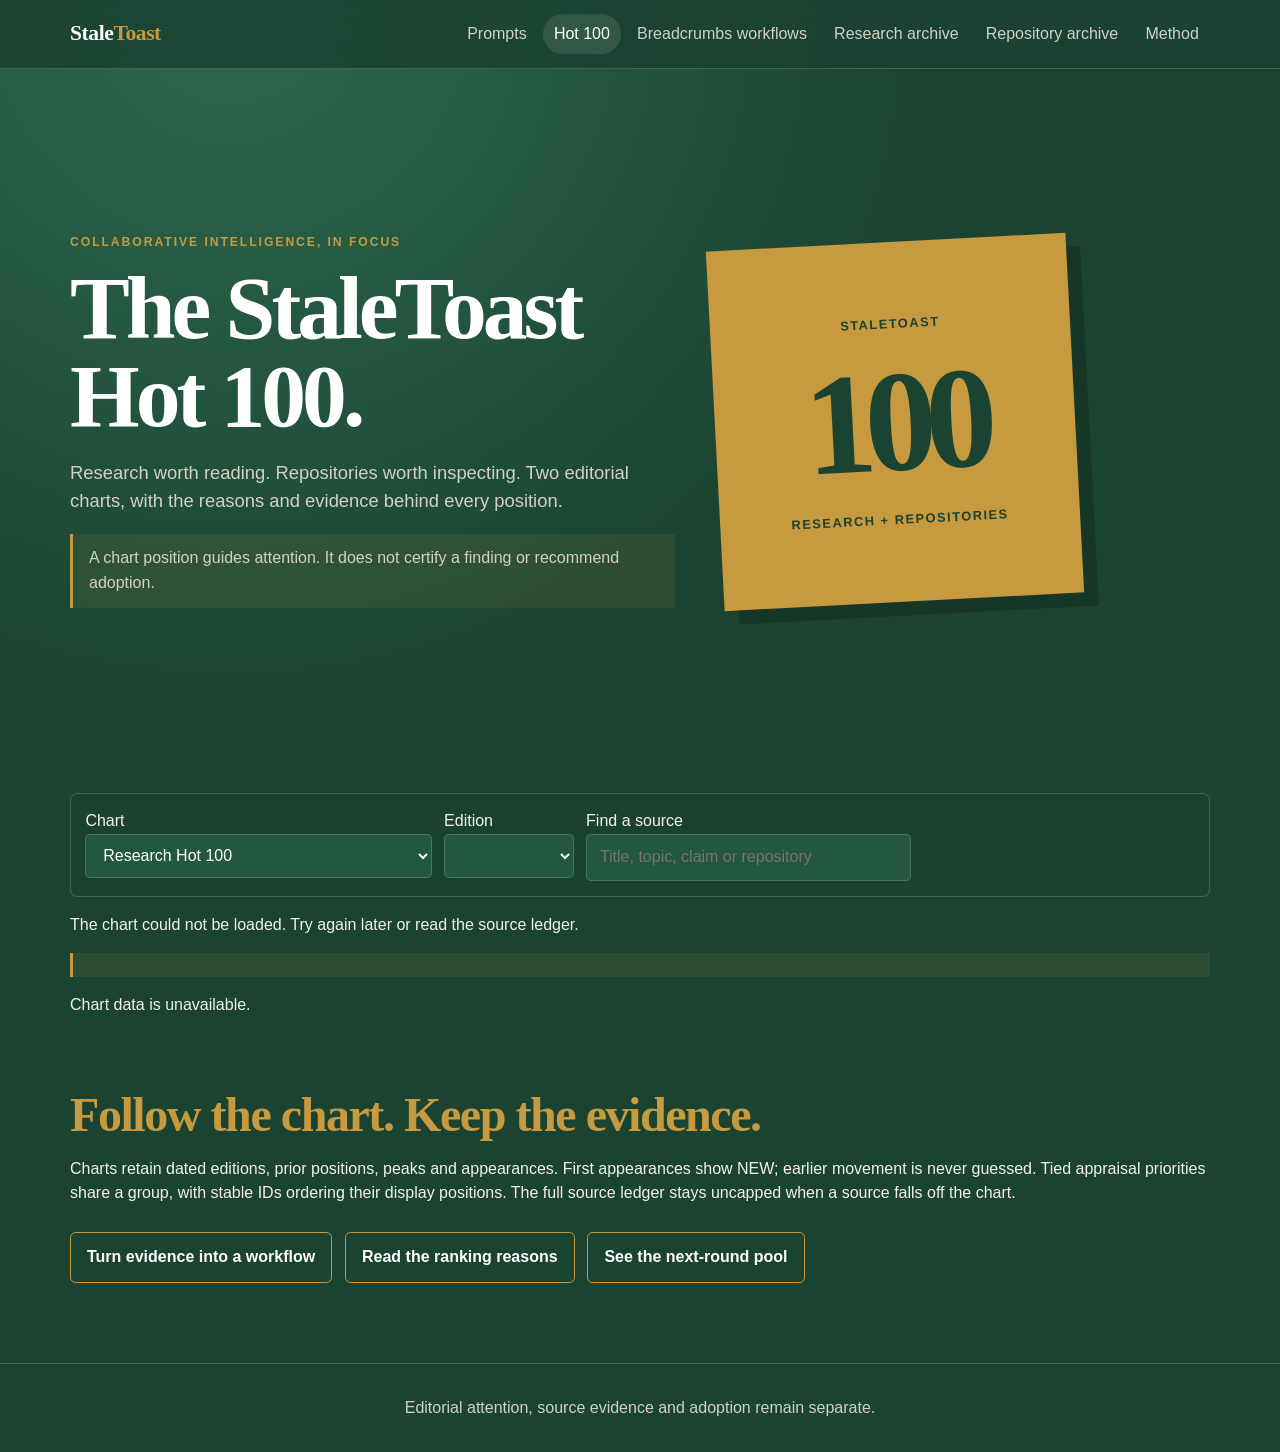
==== site/index.html @ ffac40bb "feat: establish standalone StaleToast catalog and Pages publishing" ====
<!doctype html>
<html lang="en"><head><meta charset="utf-8"><meta name="viewport" content="width=device-width,initial-scale=1"><title>StaleToast | Collaborative intelligence research and repositories</title><meta name="description" content="Dated editorial charts of collaborative-intelligence research and repositories, with source evidence, rank reasons and movement."><link rel="stylesheet" href="app.css?v=20260828-5"><link rel="stylesheet" href="discovery.css"></head>
<body><a class="skip" href="#main">Skip to content</a><header><div class="nav"><a class="brand" href="index.html">Stale<span>Toast</span></a><nav aria-label="Primary"><a href="https://the-825.github.io/breadcrumbs/prompts.html">Prompts</a><a aria-current="page" href="charts.html">Hot 100</a><a href="https://the-825.github.io/breadcrumbs/workflows.html">Breadcrumbs workflows</a><a href="research.html">Research archive</a><a href="repositories.html">Repository archive</a><a href="methodology.html">Method</a></nav></div></header>
<main id="main"><section class="hero chart-hero"><div><p class="eyebrow">Collaborative intelligence, in focus</p><h1>The StaleToast<br>Hot 100.</h1><p class="lede">Research worth reading. Repositories worth inspecting. Two editorial charts, with the reasons and evidence behind every position.</p><p class="note">A chart position guides attention. It does not certify a finding or recommend adoption.</p></div><div class="chart-cover" aria-hidden="true"><span>STALETOAST</span><strong>100</strong><span>RESEARCH + REPOSITORIES</span></div></section>
<section class="section"><div class="controls"><label>Chart<select id="chart-kind"><option value="research">Research Hot 100</option><option value="repositories">Repository Hot 100</option></select></label><label>Edition<select id="edition"></select></label><label>Find a source<input id="chart-search" type="search" placeholder="Title, topic, claim or repository"></label></div><p id="chart-summary" role="status">Loading the latest chart.</p><p id="chart-boundary" class="note"></p><ol id="chart-list" class="chart-list"></ol><p id="chart-error" role="alert" hidden></p></section>
<section class="section"><h2>Follow the chart. Keep the evidence.</h2><p>Charts retain dated editions, prior positions, peaks and appearances. First appearances show NEW; earlier movement is never guessed. Tied appraisal priorities share a group, with stable IDs ordering their display positions. The full source ledger stays uncapped when a source falls off the chart.</p><div class="actions"><a class="button secondary" href="https://the-825.github.io/breadcrumbs/workflows.html">Turn evidence into a workflow</a><a class="button secondary" href="https://github.com/The-825/staletoast/blob/main/docs/staletoast-appraisal-priorities.md">Read the ranking reasons</a><a class="button secondary" href="https://github.com/The-825/staletoast/blob/main/docs/staletoast-next-round-pool.md">See the next-round pool</a></div></section></main><footer>Editorial attention, source evidence and adoption remain separate.</footer><script src="topics.js?v=20261013-1"></script><script src="charts.js?v=20261013-2"></script></body></html>
---- site/app.css ----
:root {
  color-scheme: dark;
  --ink: #f4f1e8;
  --muted: #d5d0c4;
  --forest: #1b4332;
  --forest-mid: #245741;
  --jade: #2d6a4f;
  --jade-light: #3d7c5e;
  --gold: #c79a3f;
  --gold-deep: #b5832a;
  --line: rgba(244, 241, 232, .18);
  font-family: Arial, Helvetica, sans-serif;
}

* { box-sizing: border-box; }
html { scroll-behavior: smooth; }
body { margin: 0; color: var(--ink); background: radial-gradient(circle at 18% 0%, var(--jade) 0, var(--forest) 44rem); line-height: 1.55; }
.trail-bg { background-color: var(--forest); background-image: radial-gradient(circle at 15% 0%, rgba(45,106,79,.9), transparent 40rem), radial-gradient(circle at 85% 28%, rgba(199,154,63,.08) 1px, transparent 1.5px); background-size: auto, 28px 28px; }
a { color: #efd18a; }
a:hover { color: #fff; }
.skip { position: absolute; left: -999px; }
.skip:focus { left: 1rem; top: 1rem; z-index: 20; background: var(--gold); color: var(--forest); padding: .7rem 1rem; }
header { position: sticky; top: 0; z-index: 10; backdrop-filter: blur(16px); background: rgba(27, 67, 50, .92); border-bottom: 1px solid var(--line); }
.nav { max-width: 1180px; margin: auto; min-height: 68px; display: flex; align-items: center; justify-content: space-between; gap: 1rem; padding: .8rem 1.25rem; }
.brand { color: #fff; text-decoration: none; font-family: Georgia, "Times New Roman", serif; font-weight: 700; letter-spacing: -.02em; font-size: 1.35rem; }
.brand span { color: var(--gold); }
nav { display: flex; gap: .3rem; flex-wrap: wrap; }
nav a { color: var(--muted); text-decoration: none; padding: .45rem .7rem; border-radius: 999px; }
nav a[aria-current="page"], nav a:hover { color: #fff; background: rgba(255,255,255,.1); }
main { max-width: 1180px; margin: auto; padding: 2.4rem 1.25rem 5rem; }
body[data-catalog] main { max-width: min(96vw, 1720px); }
.hero { display: grid; grid-template-columns: 1.1fr .9fr; gap: 2.5rem; align-items: center; min-height: 70vh; }
.eyebrow { color: var(--gold); text-transform: uppercase; letter-spacing: .16em; font-size: .76rem; font-weight: 800; }
h1, h2, h3 { font-family: Georgia, "Times New Roman", serif; }
h1 { font-size: clamp(2.7rem, 7vw, 5.6rem); line-height: .98; letter-spacing: -.045em; margin: .4rem 0 1.2rem; max-width: 13ch; color: #fff; }
.trail-bg main > h1 { max-width: none; font-size: clamp(2.5rem, 5vw, 4.7rem); }
h2 { font-size: clamp(1.8rem, 4vw, 3rem); letter-spacing: -.03em; line-height: 1.05; margin: 0 0 1rem; color: var(--gold); }
h3 { margin: 0 0 .45rem; color: #fff; }
.lede { color: var(--muted); font-size: 1.15rem; max-width: 64ch; }
.actions { display: flex; flex-wrap: wrap; gap: .8rem; margin-top: 1.6rem; }
.button { display: inline-flex; padding: .75rem 1rem; border-radius: .35rem; text-decoration: none; font-weight: 750; background: var(--gold); color: var(--forest); border: 1px solid var(--gold); }
.button.secondary { background: transparent; color: #fff; border-color: var(--gold); }
.trail-map { position: relative; min-height: 430px; border: 1px solid rgba(199,154,63,.58); border-radius: .5rem; background: linear-gradient(145deg, rgba(61,124,94,.6), rgba(27,67,50,.92)); box-shadow: 0 18px 60px rgba(10,35,25,.3); overflow: hidden; }
.trail-map::before { content: ""; position: absolute; inset: 0; background-image: radial-gradient(circle, rgba(199,154,63,.55) 1.5px, transparent 1.5px); background-size: 32px 32px; opacity: .38; }
.node { position: absolute; z-index: 2; width: 116px; min-height: 72px; display: grid; place-items: center; text-align: center; padding: .6rem; border-radius: .4rem; border: 1px solid rgba(199,154,63,.58); background: var(--forest-mid); font-size: .82rem; font-weight: 750; box-shadow: 0 8px 24px rgba(0,0,0,.22); }
.node.core { width: 142px; min-height: 96px; left: 50%; top: 50%; transform: translate(-50%,-50%); background: var(--gold); color: var(--forest); font-family: Georgia, "Times New Roman", serif; font-size: 1.05rem; }
.node.one { left: 7%; top: 12%; }
.node.two { right: 7%; top: 12%; }
.node.three { left: 4%; bottom: 12%; }
.node.four { right: 4%; bottom: 12%; }
.trail-line { position: absolute; z-index: 1; left: 50%; top: 50%; width: 38%; height: 2px; transform-origin: left; background: linear-gradient(90deg, var(--gold), rgba(199,154,63,.06)); }
.line-one { transform: rotate(216deg); }
.line-two { transform: rotate(324deg); }
.line-three { transform: rotate(144deg); }
.line-four { transform: rotate(36deg); }
.section { padding: 3.5rem 0 0; }
.grid { display: grid; grid-template-columns: repeat(3, 1fr); gap: 1rem; }
.card, .detail { background: rgba(36,87,65,.9); border: 1px solid var(--line); border-radius: .45rem; padding: 1.2rem; }
.card p, .detail p { color: var(--muted); }
.stat { font-family: Georgia, "Times New Roman", serif; font-size: 2.5rem; font-weight: 700; color: var(--gold); letter-spacing: -.04em; }
.catalog-head { padding: 3.5rem 0 1.5rem; }
.catalog-head h1 { max-width: none; }
.catalog-head .lede { max-width: 82ch; }
.controls { position: sticky; top: 68px; z-index: 8; display: grid; grid-template-columns: 1fr repeat(4,minmax(130px,auto)); gap: .75rem; padding: .9rem; margin: 0 0 1rem; background: rgba(27,67,50,.97); border: 1px solid var(--line); border-radius: .45rem; }
input, select { width: 100%; min-height: 44px; border: 1px solid var(--line); border-radius: .3rem; padding: .65rem .8rem; background: var(--forest-mid); color: #fff; font: inherit; }
.summary { color: var(--muted); margin: .5rem 0 1rem; }
.table-wrap { overflow-x: auto; border: 1px solid var(--line); border-radius: .45rem; background: rgba(36,87,65,.74); }
table { width: 100%; min-width: 980px; border-collapse: collapse; }
body[data-catalog] table { min-width: 1380px; font-size: .86rem; }
body[data-catalog] th, body[data-catalog] td { padding: .75rem .7rem; }
th, td { padding: .9rem 1rem; text-align: left; vertical-align: top; border-bottom: 1px solid var(--line); }
th { position: static; background: var(--forest-mid); color: var(--gold); font-size: .78rem; letter-spacing: .05em; text-transform: uppercase; }
td { color: var(--muted); }
td strong { color: #fff; }
.rank { color: var(--gold); font-weight: 850; font-variant-numeric: tabular-nums; }
.pill { display: inline-block; white-space: nowrap; border: 1px solid rgba(199,154,63,.45); border-radius: 999px; padding: .16rem .48rem; margin: .08rem; font-size: .73rem; color: var(--ink); }
.note { border-left: 3px solid var(--gold); padding: .75rem 1rem; background: rgba(199,154,63,.1); color: var(--muted); }
.empty { display: none; padding: 2rem; text-align: center; color: var(--muted); }
.profile { display: grid; grid-template-columns: repeat(4,1fr); gap: .8rem; margin: 1.5rem 0; }
.meter { background: var(--forest); border: 1px solid var(--line); border-radius: .4rem; padding: .8rem; text-align: center; }
.meter strong { display: block; color: var(--gold); font-family: Georgia, "Times New Roman", serif; font-size: 1.4rem; }
.meter span { display: block; color: var(--muted); font-size: .78rem; margin-top: .15rem; }
.related { display: grid; grid-template-columns: repeat(2,1fr); gap: 1rem; }
.related a { display: block; margin: .45rem 0; }
.split-detail { display: grid; grid-template-columns: 1.15fr .85fr; gap: 2rem; align-items: start; }
.signal-panel { background: rgba(27,67,50,.72); border: 1px solid rgba(199,154,63,.35); border-radius: .4rem; padding: 1rem; }
.bar-row { display: grid; grid-template-columns: minmax(9rem,1fr) 2fr auto; align-items: center; gap: .7rem; margin: .8rem 0; font-size: .82rem; color: var(--muted); }
.bar-track { height: .55rem; overflow: hidden; border-radius: 999px; background: rgba(244,241,232,.12); }
.bar-track i { display: block; height: 100%; border-radius: inherit; background: var(--jade-light); }
.bar-track i.partial { background: var(--gold); }
.bar-track i.quiet { background: rgba(244,241,232,.32); }
.jarvis-hero { padding: 4.5rem 0 1rem; display: grid; grid-template-columns: .78fr 1.22fr; gap: 2.5rem; align-items: center; }
.system-map { display: grid; grid-template-columns: 1fr auto 1fr auto 1fr auto 1fr; gap: .65rem; align-items: center; min-height: 330px; padding: 1.4rem; border: 1px solid rgba(199,154,63,.58); border-radius: .5rem; background: linear-gradient(145deg, rgba(61,124,94,.58), rgba(27,67,50,.94)); box-shadow: 0 18px 60px rgba(10,35,25,.35); }
.map-stage { display: grid; gap: .25rem; padding: 1rem .8rem; text-align: center; border: 1px solid var(--line); border-radius: .4rem; background: var(--forest-mid); }
.map-stage small { color: var(--gold); text-transform: uppercase; letter-spacing: .08em; }
.map-stage span { color: var(--muted); font-size: .75rem; }
.map-stage.core { background: var(--gold); color: var(--forest); border-color: var(--gold); }
.map-stage.core small, .map-stage.core span { color: var(--forest); }
.map-stage.verify { border-color: rgba(199,154,63,.7); }
.map-stack { display: grid; gap: .45rem; }
.map-arrow { color: var(--gold); font-size: 1.35rem; }
.step { color: var(--gold); font: 700 2rem Georgia, "Times New Roman", serif; }
.capability-web { display: grid; grid-template-columns: repeat(3,1fr); gap: 1px; padding: 1px; background: rgba(199,154,63,.35); border: 1px solid rgba(199,154,63,.35); }
.capability-web article { min-height: 130px; display: grid; align-content: center; gap: .3rem; padding: 1.2rem; background: var(--forest-mid); }
.capability-web strong { color: var(--gold); font: 700 1.25rem Georgia, "Times New Roman", serif; }
.capability-web span { color: var(--muted); }
.method-grid { display: grid; grid-template-columns: repeat(2,1fr); gap: 1rem; }
.synthesis-grid { display: grid; grid-template-columns: repeat(2,minmax(0,1fr)); gap: 1rem; }
.synthesis-grid .card:last-child { grid-column: 1 / -1; }
.synthesis-grid .claim-links { margin-top: 1rem; }
.synthesis-lead { max-width: 900px; }
.claim-links { display: grid; gap: .45rem; }
.claim-link { display: grid; grid-template-columns: 4.5rem 1fr; gap: .5rem; align-items: baseline; padding: .55rem .7rem; border: 1px solid rgba(199,154,63,.35); border-radius: .35rem; text-decoration: none; }
.claim-link small { color: var(--gold); }
.claim-link strong { color: var(--ink); }
.claim-graph { position: relative; display: grid; grid-template-columns: repeat(4,minmax(0,1fr)); gap: 1rem; padding: 9rem 1rem 2rem; border: 1px solid rgba(199,154,63,.45); border-radius: .5rem; background: radial-gradient(circle at 50% 4rem, rgba(199,154,63,.15), transparent 18rem), rgba(27,67,50,.45); }
.claim-graph::before, .claim-graph::after { content: ""; position: absolute; left: 50%; top: 50%; z-index: 0; background: rgba(199,154,63,.35); transform: translate(-50%,-50%); }
.claim-graph::before { top: 7.5rem; width: 75%; height: 1px; }
.claim-graph::after { top: 6rem; width: 1px; height: 3rem; }
.claim-cluster { position: relative; z-index: 1; }
.claim-cluster h2 { font-size: 1.1rem; }
.claim-cluster > div { display: grid; gap: .5rem; }
.claim-node { display: grid; grid-template-columns: 4.5rem 1fr; gap: .55rem; width: 100%; padding: .65rem .75rem; text-align: left; color: var(--ink); background: var(--forest-mid); border: 1px solid var(--line); border-radius: .35rem; cursor: pointer; }
.claim-node small { color: var(--gold); }
.claim-node.selected, .claim-node:hover, .claim-node:focus-visible { border-color: var(--gold); background: var(--jade); }
.claim-core { position: absolute; left: 50%; top: 1rem; z-index: 2; transform: translateX(-50%); width: 145px; min-height: 105px; display: grid; place-content: center; text-align: center; color: var(--forest); background: var(--gold); border-radius: 50%; font: 700 1.1rem Georgia, "Times New Roman", serif; box-shadow: 0 8px 30px rgba(0,0,0,.3); }
.claim-core span { font: .7rem Arial, sans-serif; }
.claim-inspector { margin-top: 1rem; }
.claim-inspector dl { display: grid; grid-template-columns: 11rem 1fr; gap: .55rem 1rem; }
.claim-inspector dt { color: var(--gold); font-weight: 700; }
.claim-inspector dd { margin: 0; color: var(--muted); }
footer { border-top: 1px solid rgba(199,154,63,.35); color: var(--muted); padding: 2rem 1.25rem; text-align: center; }

@media (max-width: 820px) {
  .hero { grid-template-columns: 1fr; padding-top: 2rem; }
  .grid, .related, .profile, .split-detail, .jarvis-hero, .capability-web, .method-grid, .synthesis-grid { grid-template-columns: 1fr; }
  .synthesis-grid .card:last-child { grid-column: auto; }
  .claim-graph { grid-template-columns: repeat(2,minmax(0,1fr)); }
  .system-map { grid-template-columns: 1fr; }
  .map-arrow { transform: rotate(90deg); text-align: center; }
  .controls { grid-template-columns: 1fr; position: static; }
  th { top: 0; }
  nav { font-size: .86rem; }
}

@media (max-width: 560px) {
  .claim-graph { grid-template-columns: 1fr; gap: 1.5rem; padding: 1rem; }
  .claim-graph::before, .claim-graph::after, .claim-core { display: none; }
  .claim-inspector dl { grid-template-columns: 1fr; }
}

@media (prefers-reduced-motion: reduce) { html { scroll-behavior: auto; } }
---- site/discovery.css ----
.chart-hero { align-items: center; }
.chart-cover { display: grid; justify-items: center; align-content: center; gap: 1rem; aspect-ratio: 1; max-width: 360px; padding: 2rem; color: var(--forest); background: var(--gold); transform: rotate(-3deg); box-shadow: 14px 14px 0 rgba(0,0,0,.2); }
.chart-cover strong { font: 900 clamp(5rem,12vw,9rem)/1 Georgia,serif; letter-spacing: -.08em; }
.chart-cover span { font-size: .8rem; font-weight: 800; letter-spacing: .12em; text-align: center; }
.chart-list { list-style: none; padding: 0; }
.chart-list > li { display: grid; grid-template-columns: 4rem minmax(0,1fr) 9rem; gap: 1.2rem; align-items: start; padding: 1.3rem 0; border-top: 1px solid rgba(199,154,63,.35); }
.chart-position { font: 700 2.5rem/1 Georgia,serif; color: var(--gold); }
.chart-list h2 { margin: 0 0 .5rem; font-size: 1.25rem; }
.chart-list p { margin: .35rem 0; }
.chart-list aside { display: grid; gap: .35rem; font-size: .85rem; text-align: right; }
.evidence-badge { display: inline-block; padding: .2rem .5rem; border: 1px solid rgba(199,154,63,.6); border-radius: 2px; margin: 0 .4rem .4rem 0; font-size: .8rem; }
.movement { color: var(--gold); font-weight: 700; }
.workflow-card { display: flex; flex-direction: column; align-items: start; }
.workflow-card .button { margin-top: auto; }
.workflow-article { max-width: 900px; margin: 3rem auto; padding: 2rem; border: 1px solid rgba(199,154,63,.5); scroll-margin-top: 1rem; }
.workflow-article h2 { font-size: 2rem; }
.workflow-article h3 { margin-top: 1.8rem; }
.workflow-article li { margin: .65rem 0; }
.workflow-example { padding: 1rem; border-left: 3px solid var(--gold); background: rgba(199,154,63,.08); }
.prompt-text { width: 100%; min-height: 24rem; padding: 1rem; font: .95rem/1.5 monospace; color: var(--cream); background: var(--forest); border: 1px solid rgba(199,154,63,.5); resize: vertical; }
@media(max-width:700px) { .chart-cover { display:none; } .chart-list > li { grid-template-columns: 2.5rem minmax(0,1fr); gap: .8rem; } .chart-list aside { grid-column: 2; text-align:left; display:flex; flex-wrap:wrap; gap:1rem; } .chart-position { font-size:2rem; } .workflow-article { padding:1rem; } }
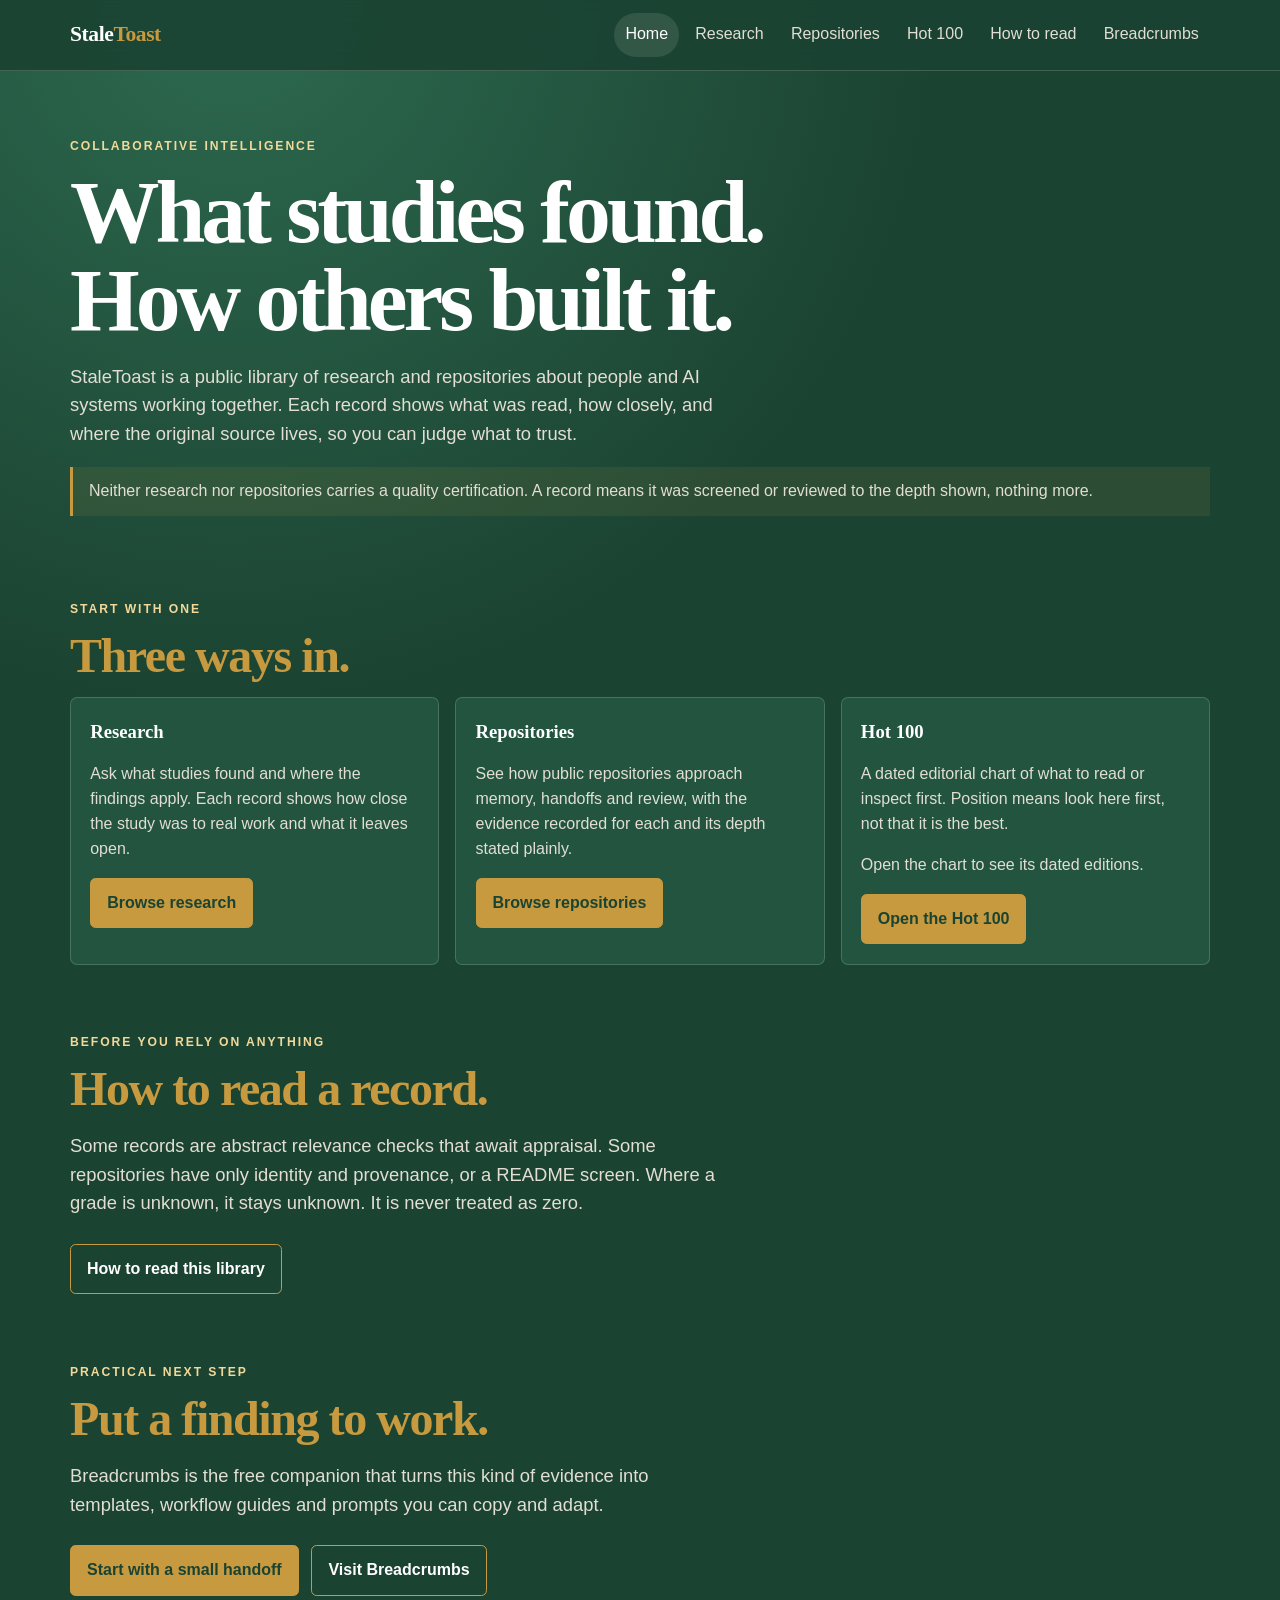
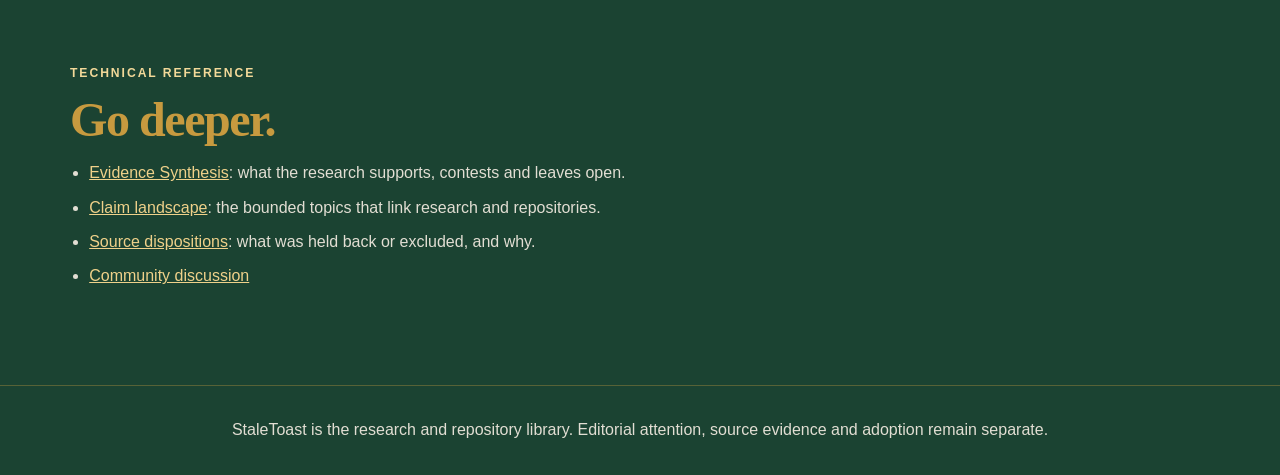
==== commit a381065f: "feat: make research and repository catalogs easier to explore" ====
--- a/site/index.html
+++ b/site/index.html
@@ -1,6 +1,16 @@
 <!doctype html>
-<html lang="en"><head><meta charset="utf-8"><meta name="viewport" content="width=device-width,initial-scale=1"><title>StaleToast | Collaborative intelligence research and repositories</title><meta name="description" content="Dated editorial charts of collaborative-intelligence research and repositories, with source evidence, rank reasons and movement."><link rel="stylesheet" href="app.css?v=20260828-5"><link rel="stylesheet" href="discovery.css"></head>
-<body><a class="skip" href="#main">Skip to content</a><header><div class="nav"><a class="brand" href="index.html">Stale<span>Toast</span></a><nav aria-label="Primary"><a href="https://the-825.github.io/breadcrumbs/prompts.html">Prompts</a><a aria-current="page" href="charts.html">Hot 100</a><a href="https://the-825.github.io/breadcrumbs/workflows.html">Breadcrumbs workflows</a><a href="research.html">Research archive</a><a href="repositories.html">Repository archive</a><a href="methodology.html">Method</a></nav></div></header>
-<main id="main"><section class="hero chart-hero"><div><p class="eyebrow">Collaborative intelligence, in focus</p><h1>The StaleToast<br>Hot 100.</h1><p class="lede">Research worth reading. Repositories worth inspecting. Two editorial charts, with the reasons and evidence behind every position.</p><p class="note">A chart position guides attention. It does not certify a finding or recommend adoption.</p></div><div class="chart-cover" aria-hidden="true"><span>STALETOAST</span><strong>100</strong><span>RESEARCH + REPOSITORIES</span></div></section>
-<section class="section"><div class="controls"><label>Chart<select id="chart-kind"><option value="research">Research Hot 100</option><option value="repositories">Repository Hot 100</option></select></label><label>Edition<select id="edition"></select></label><label>Find a source<input id="chart-search" type="search" placeholder="Title, topic, claim or repository"></label></div><p id="chart-summary" role="status">Loading the latest chart.</p><p id="chart-boundary" class="note"></p><ol id="chart-list" class="chart-list"></ol><p id="chart-error" role="alert" hidden></p></section>
-<section class="section"><h2>Follow the chart. Keep the evidence.</h2><p>Charts retain dated editions, prior positions, peaks and appearances. First appearances show NEW; earlier movement is never guessed. Tied appraisal priorities share a group, with stable IDs ordering their display positions. The full source ledger stays uncapped when a source falls off the chart.</p><div class="actions"><a class="button secondary" href="https://the-825.github.io/breadcrumbs/workflows.html">Turn evidence into a workflow</a><a class="button secondary" href="https://github.com/The-825/staletoast/blob/main/docs/staletoast-appraisal-priorities.md">Read the ranking reasons</a><a class="button secondary" href="https://github.com/The-825/staletoast/blob/main/docs/staletoast-next-round-pool.md">See the next-round pool</a></div></section></main><footer>Editorial attention, source evidence and adoption remain separate.</footer><script src="topics.js?v=20261013-1"></script><script src="charts.js?v=20261013-2"></script></body></html>
+<html lang="en"><head><meta charset="utf-8"><meta name="viewport" content="width=device-width,initial-scale=1"><title>StaleToast | Collaborative intelligence research and repositories</title><meta name="description" content="A public library of collaborative-intelligence research and repositories. Find what studies found and where they apply, see how public repositories approach the same problems, and follow a dated Hot 100. Not a quality certification."><link rel="stylesheet" href="app.css?v=20261103-1"></head>
+<body><a class="skip" href="#main">Skip to content</a><header><div class="nav"><a class="brand" href="index.html">Stale<span>Toast</span></a><nav aria-label="Primary"><a aria-current="page" href="index.html">Home</a><a href="research.html">Research</a><a href="repositories.html">Repositories</a><a href="charts.html">Hot 100</a><a href="methodology.html">How to read</a><a href="https://the-825.github.io/breadcrumbs/">Breadcrumbs</a></nav></div></header>
+<main id="main">
+  <section class="hero compact"><div><p class="eyebrow">Collaborative intelligence</p><h1>What studies found. How others built it.</h1><p class="lede">StaleToast is a public library of research and repositories about people and AI systems working together. Each record shows what was read, how closely, and where the original source lives, so you can judge what to trust.</p><p class="note">Neither research nor repositories carries a quality certification. A record means it was screened or reviewed to the depth shown, nothing more.</p></div></section>
+  <section class="section" aria-labelledby="entry-title"><p class="eyebrow">Start with one</p><h2 id="entry-title">Three ways in.</h2>
+    <div class="grid">
+      <article class="card"><h3>Research</h3><p>Ask what studies found and where the findings apply. Each record shows how close the study was to real work and what it leaves open.</p><a class="button" href="research.html">Browse research</a></article>
+      <article class="card"><h3>Repositories</h3><p>See how public repositories approach memory, handoffs and review, with the evidence recorded for each and its depth stated plainly.</p><a class="button" href="repositories.html">Browse repositories</a></article>
+      <article class="card"><h3>Hot 100</h3><p>A dated editorial chart of what to read or inspect first. Position means look here first, not that it is the best.</p><p id="edition-date" class="edition-note">Open the chart to see its dated editions.</p><a class="button" href="charts.html">Open the Hot 100</a></article>
+    </div>
+  </section>
+  <section class="section" aria-labelledby="read-title"><p class="eyebrow">Before you rely on anything</p><h2 id="read-title">How to read a record.</h2><p class="lede">Some records are abstract relevance checks that await appraisal. Some repositories have only identity and provenance, or a README screen. Where a grade is unknown, it stays unknown. It is never treated as zero.</p><div class="actions"><a class="button secondary" href="methodology.html">How to read this library</a></div></section>
+  <section class="section" aria-labelledby="next-title"><p class="eyebrow">Practical next step</p><h2 id="next-title">Put a finding to work.</h2><p class="lede">Breadcrumbs is the free companion that turns this kind of evidence into templates, workflow guides and prompts you can copy and adapt.</p><div class="actions"><a class="button" href="https://the-825.github.io/breadcrumbs/start.html">Start with a small handoff</a><a class="button secondary" href="https://the-825.github.io/breadcrumbs/">Visit Breadcrumbs</a></div></section>
+  <section class="section" aria-labelledby="ref-title"><p class="eyebrow">Technical reference</p><h2 id="ref-title">Go deeper.</h2><ul class="plain-list"><li><a href="synthesis.html">Evidence Synthesis</a>: what the research supports, contests and leaves open.</li><li><a href="claims.html">Claim landscape</a>: the bounded topics that link research and repositories.</li><li><a href="https://github.com/The-825/staletoast/blob/main/docs/staletoast-source-dispositions.json">Source dispositions</a>: what was held back or excluded, and why.</li><li><a href="https://github.com/The-825/staletoast/discussions">Community discussion</a></li></ul></section>
+</main><footer>StaleToast is the research and repository library. Editorial attention, source evidence and adoption remain separate.</footer><script src="home.js?v=20261103-1"></script></body></html>
--- a/site/app.css
+++ b/site/app.css
@@ -1,13 +1,15 @@
 :root {
   color-scheme: dark;
   --ink: #f4f1e8;
-  --muted: #d5d0c4;
+  --muted: #e2ded3;
   --forest: #1b4332;
   --forest-mid: #245741;
   --jade: #2d6a4f;
   --jade-light: #3d7c5e;
   --gold: #c79a3f;
   --gold-deep: #b5832a;
+  --gold-text: #f3d999;
+  --cream: #f4f1e8;
   --line: rgba(244, 241, 232, .18);
   font-family: Arial, Helvetica, sans-serif;
 }
@@ -30,7 +32,7 @@
 main { max-width: 1180px; margin: auto; padding: 2.4rem 1.25rem 5rem; }
 body[data-catalog] main { max-width: min(96vw, 1720px); }
 .hero { display: grid; grid-template-columns: 1.1fr .9fr; gap: 2.5rem; align-items: center; min-height: 70vh; }
-.eyebrow { color: var(--gold); text-transform: uppercase; letter-spacing: .16em; font-size: .76rem; font-weight: 800; }
+.eyebrow { color: var(--gold-text); text-transform: uppercase; letter-spacing: .16em; font-size: .76rem; font-weight: 800; }
 h1, h2, h3 { font-family: Georgia, "Times New Roman", serif; }
 h1 { font-size: clamp(2.7rem, 7vw, 5.6rem); line-height: .98; letter-spacing: -.045em; margin: .4rem 0 1.2rem; max-width: 13ch; color: #fff; }
 .trail-bg main > h1 { max-width: none; font-size: clamp(2.5rem, 5vw, 4.7rem); }
@@ -69,7 +71,7 @@
 body[data-catalog] table { min-width: 1380px; font-size: .86rem; }
 body[data-catalog] th, body[data-catalog] td { padding: .75rem .7rem; }
 th, td { padding: .9rem 1rem; text-align: left; vertical-align: top; border-bottom: 1px solid var(--line); }
-th { position: static; background: var(--forest-mid); color: var(--gold); font-size: .78rem; letter-spacing: .05em; text-transform: uppercase; }
+th { position: static; background: var(--forest-mid); color: var(--gold-text); font-size: .78rem; letter-spacing: .05em; text-transform: uppercase; }
 td { color: var(--muted); }
 td strong { color: #fff; }
 .rank { color: var(--gold); font-weight: 850; font-variant-numeric: tabular-nums; }
@@ -149,4 +151,51 @@
   .claim-inspector dl { grid-template-columns: 1fr; }
 }
 
+/* Visitor UX: focus, touch targets, catalog controls, record cards, pagination */
+[hidden] { display: none !important; }
+a:focus-visible, button:focus-visible, input:focus-visible, select:focus-visible, textarea:focus-visible, summary:focus-visible, [tabindex]:focus-visible { outline: 3px solid #f6dc9a; outline-offset: 2px; }
+nav a { display: inline-flex; align-items: center; min-height: 44px; }
+.button { align-items: center; justify-content: center; min-height: 44px; font: inherit; font-weight: 750; cursor: pointer; }
+.button:disabled { opacity: .5; cursor: not-allowed; }
+.pill { font-size: .8rem; }
+.hero.compact { min-height: 0; grid-template-columns: 1fr; padding: 1rem 0 0; }
+.hero.compact h1 { max-width: 18ch; }
+.hero.chart-hero { min-height: 0; }
+.plain-list { padding-left: 1.2rem; color: var(--muted); }
+.plain-list li { margin: .6rem 0; }
+.edition-note, .filter-summary { color: var(--muted); }
+.back-link { margin: 0 0 1rem; }
+.catalog-controls { display: grid; grid-template-columns: repeat(auto-fit, minmax(min(100%, 200px), 1fr)); gap: .75rem; align-items: end; padding: .9rem; margin: 0 0 1rem; background: rgba(27,67,50,.97); border: 1px solid var(--line); border-radius: .45rem; }
+.catalog-controls label { display: grid; gap: .3rem; min-width: 0; color: var(--muted); font-size: .9rem; }
+.catalog-controls .search-row { grid-column: 1 / -1; }
+.catalog-controls input, .catalog-controls select { min-width: 0; max-width: 100%; text-overflow: ellipsis; }
+.control-actions { grid-column: 1 / -1; display: flex; flex-wrap: wrap; gap: .75rem; }
+.filter-summary { margin: .25rem 0 1rem; }
+.record-cards { display: grid; grid-template-columns: repeat(auto-fill, minmax(min(100%, 340px), 1fr)); gap: 1rem; }
+.record-card { display: flex; flex-direction: column; gap: .5rem; min-width: 0; padding: 1.1rem; background: rgba(36,87,65,.9); border: 1px solid var(--line); border-radius: .45rem; }
+.record-card h3 { margin: 0; font-size: 1.15rem; overflow-wrap: anywhere; }
+.record-card p { margin: 0; color: var(--muted); }
+.record-card .badges { display: flex; flex-wrap: wrap; gap: .25rem; }
+.record-card .finding { display: -webkit-box; -webkit-line-clamp: 4; -webkit-box-orient: vertical; overflow: hidden; }
+.facts { display: grid; gap: .5rem; margin: 0; }
+.facts dt { color: var(--gold-text); font-size: .8rem; font-weight: 700; text-transform: uppercase; letter-spacing: .06em; }
+.facts dd { margin: 0; color: var(--ink); }
+.facts small { display: block; color: var(--muted); font-size: .85rem; }
+.topics-label { color: var(--gold-text); font-size: .8rem; font-weight: 700; text-transform: uppercase; }
+.card-actions { display: flex; flex-wrap: wrap; align-items: center; gap: .75rem; margin-top: auto !important; }
+.empty-state { padding: 1.5rem; border: 1px dashed rgba(199,154,63,.6); border-radius: .45rem; background: rgba(199,154,63,.08); }
+.empty-state p { margin: 0 0 1rem; color: var(--ink); }
+.pager { display: flex; flex-wrap: wrap; align-items: center; justify-content: center; gap: 1rem; margin: 1.5rem 0; }
+#results:focus { outline: none; }
+details.reference { margin: 1rem 0 0; padding: .4rem .9rem; border: 1px solid var(--line); border-radius: .35rem; background: rgba(27,67,50,.6); }
+details.reference summary { min-height: 44px; display: flex; align-items: center; cursor: pointer; color: var(--gold-text); font-weight: 700; }
+details.reference p, details.reference li { color: var(--muted); overflow-wrap: anywhere; }
+@media (max-width: 820px) {
+  .hero { min-height: 0; gap: 1.25rem; }
+  .catalog-controls { grid-template-columns: minmax(0, 1fr); }
+  .control-actions .button { flex: 1 1 100%; }
+  header { position: static; }
+  .nav { flex-direction: column; align-items: flex-start; }
+}
+
 @media (prefers-reduced-motion: reduce) { html { scroll-behavior: auto; } }
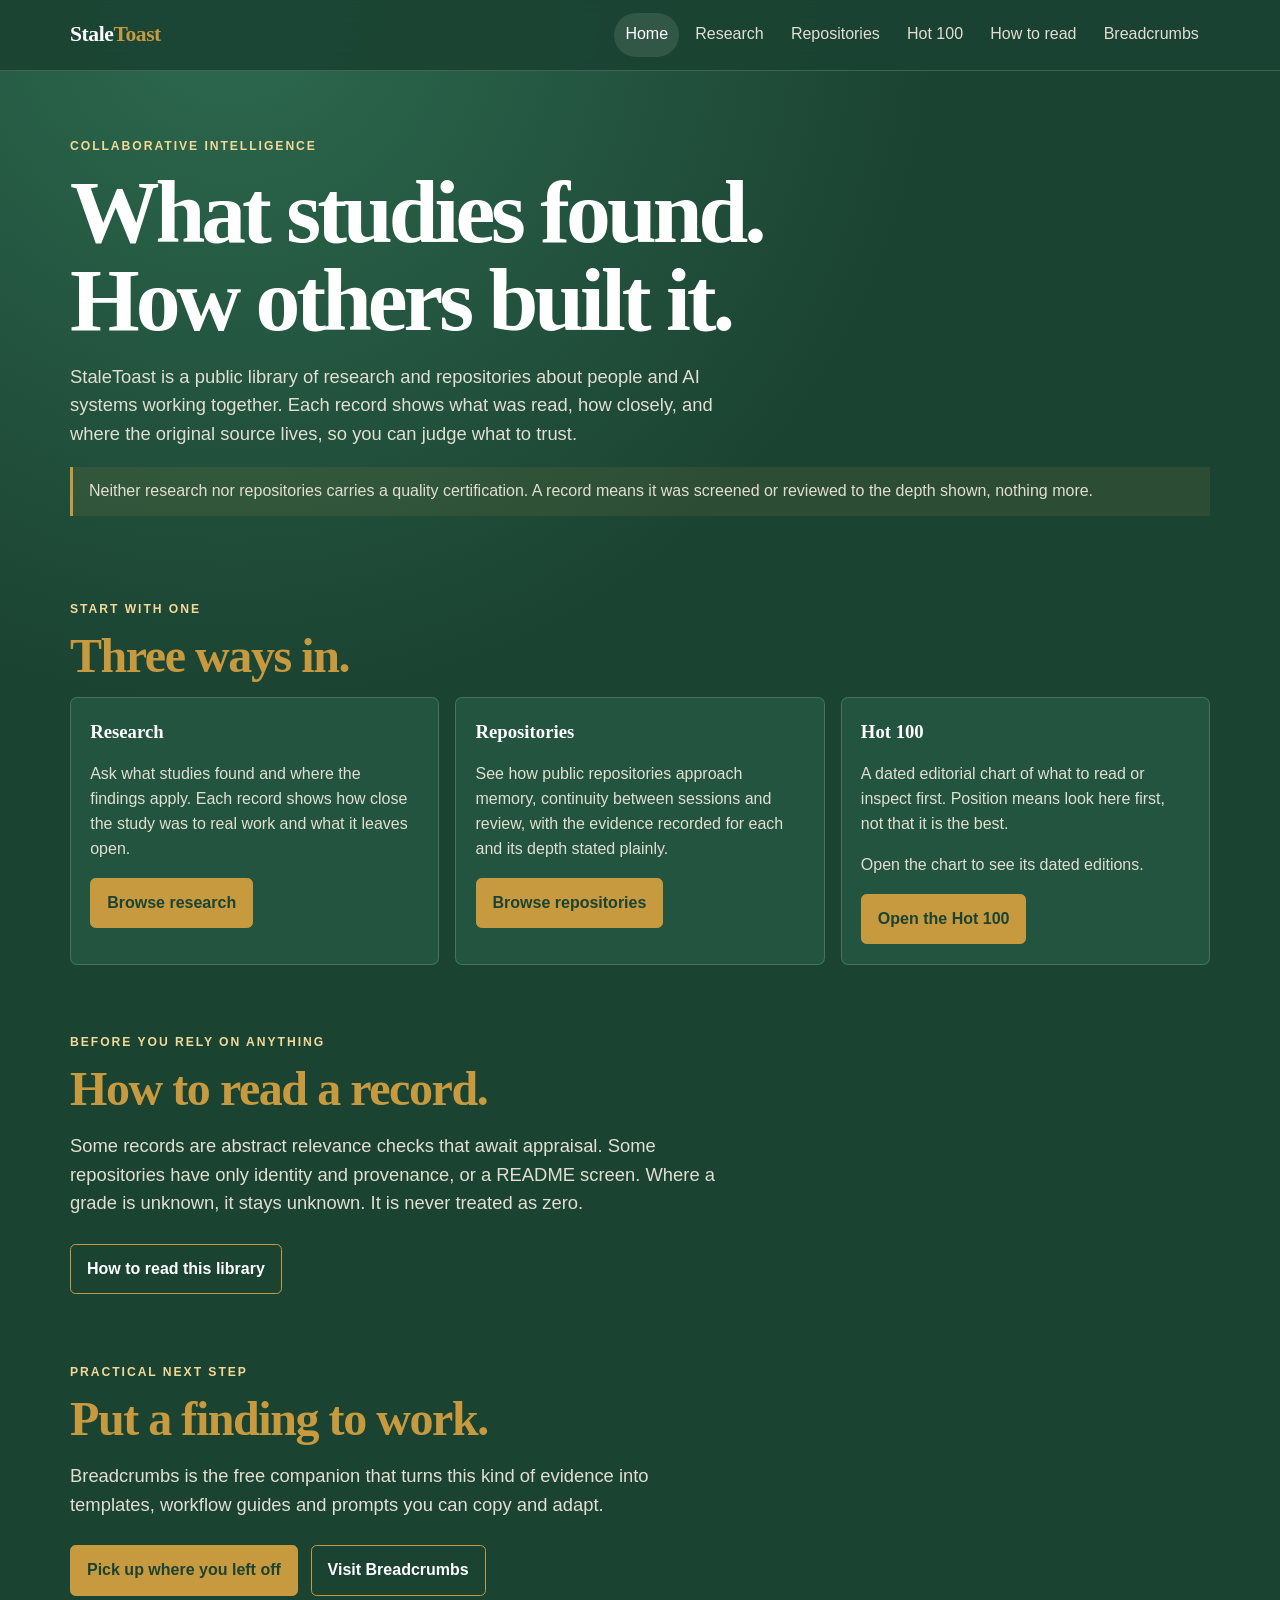
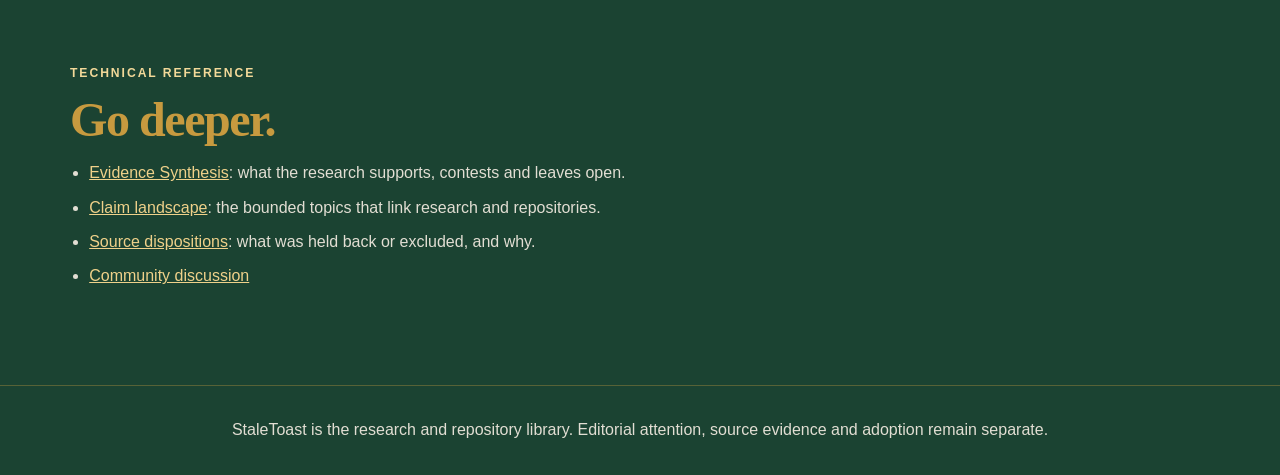
==== commit 9d95a458: "fix: describe picking up work in everyday language" ====
--- a/site/index.html
+++ b/site/index.html
@@ -1,16 +1,16 @@
 <!doctype html>
-<html lang="en"><head><meta charset="utf-8"><meta name="viewport" content="width=device-width,initial-scale=1"><title>StaleToast | Collaborative intelligence research and repositories</title><meta name="description" content="A public library of collaborative-intelligence research and repositories. Find what studies found and where they apply, see how public repositories approach the same problems, and follow a dated Hot 100. Not a quality certification."><link rel="stylesheet" href="app.css?v=20261103-1"></head>
+<html lang="en"><head><meta charset="utf-8"><meta name="viewport" content="width=device-width,initial-scale=1"><title>StaleToast | Collaborative intelligence research and repositories</title><meta name="description" content="A public library of collaborative-intelligence research and repositories. Find what studies found and where they apply, see how public repositories approach the same problems, and follow a dated Hot 100. Not a quality certification."><link rel="stylesheet" href="app.css?v=20261103-2"></head>
 <body><a class="skip" href="#main">Skip to content</a><header><div class="nav"><a class="brand" href="index.html">Stale<span>Toast</span></a><nav aria-label="Primary"><a aria-current="page" href="index.html">Home</a><a href="research.html">Research</a><a href="repositories.html">Repositories</a><a href="charts.html">Hot 100</a><a href="methodology.html">How to read</a><a href="https://the-825.github.io/breadcrumbs/">Breadcrumbs</a></nav></div></header>
 <main id="main">
   <section class="hero compact"><div><p class="eyebrow">Collaborative intelligence</p><h1>What studies found. How others built it.</h1><p class="lede">StaleToast is a public library of research and repositories about people and AI systems working together. Each record shows what was read, how closely, and where the original source lives, so you can judge what to trust.</p><p class="note">Neither research nor repositories carries a quality certification. A record means it was screened or reviewed to the depth shown, nothing more.</p></div></section>
   <section class="section" aria-labelledby="entry-title"><p class="eyebrow">Start with one</p><h2 id="entry-title">Three ways in.</h2>
     <div class="grid">
       <article class="card"><h3>Research</h3><p>Ask what studies found and where the findings apply. Each record shows how close the study was to real work and what it leaves open.</p><a class="button" href="research.html">Browse research</a></article>
-      <article class="card"><h3>Repositories</h3><p>See how public repositories approach memory, handoffs and review, with the evidence recorded for each and its depth stated plainly.</p><a class="button" href="repositories.html">Browse repositories</a></article>
+      <article class="card"><h3>Repositories</h3><p>See how public repositories approach memory, continuity between sessions and review, with the evidence recorded for each and its depth stated plainly.</p><a class="button" href="repositories.html">Browse repositories</a></article>
       <article class="card"><h3>Hot 100</h3><p>A dated editorial chart of what to read or inspect first. Position means look here first, not that it is the best.</p><p id="edition-date" class="edition-note">Open the chart to see its dated editions.</p><a class="button" href="charts.html">Open the Hot 100</a></article>
     </div>
   </section>
   <section class="section" aria-labelledby="read-title"><p class="eyebrow">Before you rely on anything</p><h2 id="read-title">How to read a record.</h2><p class="lede">Some records are abstract relevance checks that await appraisal. Some repositories have only identity and provenance, or a README screen. Where a grade is unknown, it stays unknown. It is never treated as zero.</p><div class="actions"><a class="button secondary" href="methodology.html">How to read this library</a></div></section>
-  <section class="section" aria-labelledby="next-title"><p class="eyebrow">Practical next step</p><h2 id="next-title">Put a finding to work.</h2><p class="lede">Breadcrumbs is the free companion that turns this kind of evidence into templates, workflow guides and prompts you can copy and adapt.</p><div class="actions"><a class="button" href="https://the-825.github.io/breadcrumbs/start.html">Start with a small handoff</a><a class="button secondary" href="https://the-825.github.io/breadcrumbs/">Visit Breadcrumbs</a></div></section>
+  <section class="section" aria-labelledby="next-title"><p class="eyebrow">Practical next step</p><h2 id="next-title">Put a finding to work.</h2><p class="lede">Breadcrumbs is the free companion that turns this kind of evidence into templates, workflow guides and prompts you can copy and adapt.</p><div class="actions"><a class="button" href="https://the-825.github.io/breadcrumbs/start.html">Pick up where you left off</a><a class="button secondary" href="https://the-825.github.io/breadcrumbs/">Visit Breadcrumbs</a></div></section>
   <section class="section" aria-labelledby="ref-title"><p class="eyebrow">Technical reference</p><h2 id="ref-title">Go deeper.</h2><ul class="plain-list"><li><a href="synthesis.html">Evidence Synthesis</a>: what the research supports, contests and leaves open.</li><li><a href="claims.html">Claim landscape</a>: the bounded topics that link research and repositories.</li><li><a href="https://github.com/The-825/staletoast/blob/main/docs/staletoast-source-dispositions.json">Source dispositions</a>: what was held back or excluded, and why.</li><li><a href="https://github.com/The-825/staletoast/discussions">Community discussion</a></li></ul></section>
-</main><footer>StaleToast is the research and repository library. Editorial attention, source evidence and adoption remain separate.</footer><script src="home.js?v=20261103-1"></script></body></html>
+</main><footer>StaleToast is the research and repository library. Editorial attention, source evidence and adoption remain separate.</footer><script src="home.js?v=20261103-2"></script></body></html>
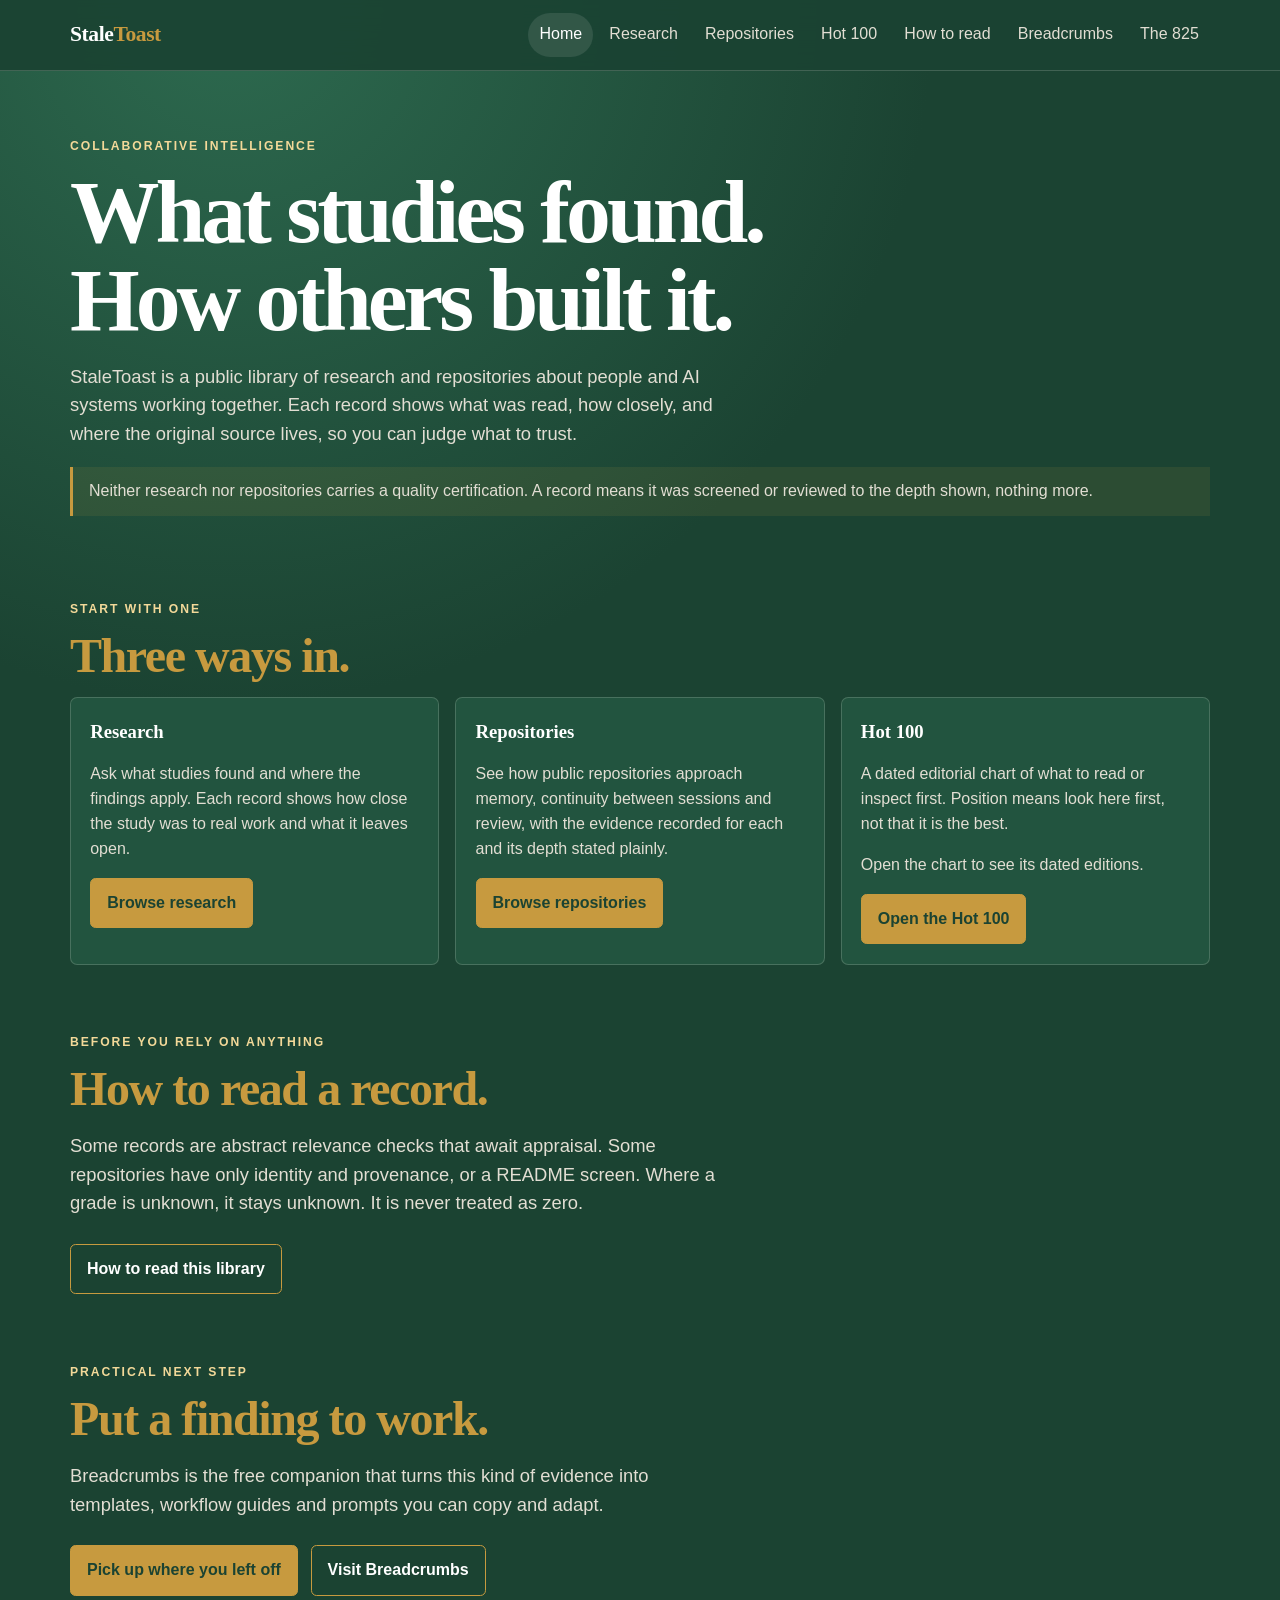
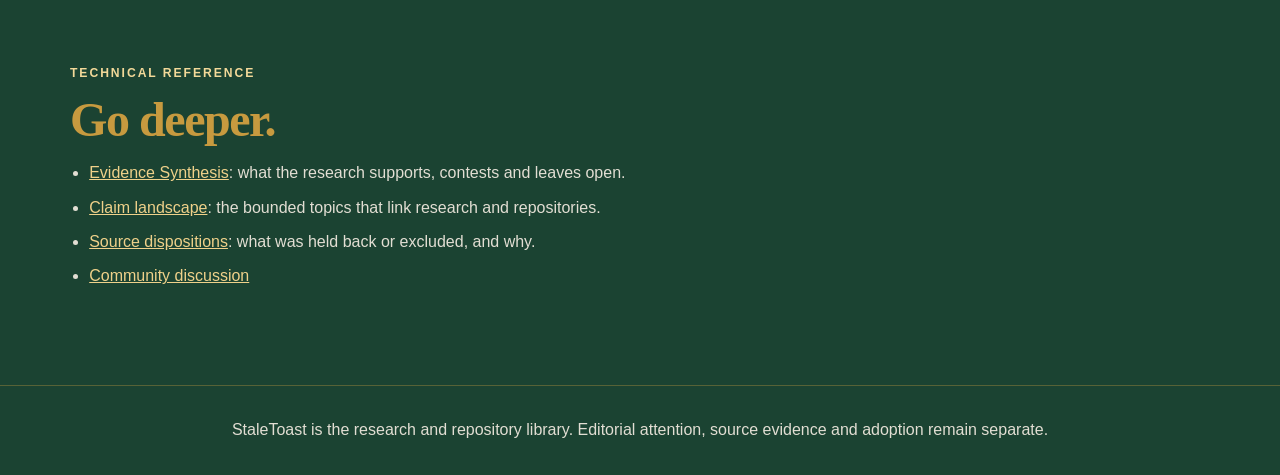
==== commit 574d1426: "fix: connect StaleToast navigation to The 825" ====
--- a/site/index.html
+++ b/site/index.html
@@ -1,6 +1,6 @@
 <!doctype html>
 <html lang="en"><head><meta charset="utf-8"><meta name="viewport" content="width=device-width,initial-scale=1"><title>StaleToast | Collaborative intelligence research and repositories</title><meta name="description" content="A public library of collaborative-intelligence research and repositories. Find what studies found and where they apply, see how public repositories approach the same problems, and follow a dated Hot 100. Not a quality certification."><link rel="stylesheet" href="app.css?v=20261103-2"></head>
-<body><a class="skip" href="#main">Skip to content</a><header><div class="nav"><a class="brand" href="index.html">Stale<span>Toast</span></a><nav aria-label="Primary"><a aria-current="page" href="index.html">Home</a><a href="research.html">Research</a><a href="repositories.html">Repositories</a><a href="charts.html">Hot 100</a><a href="methodology.html">How to read</a><a href="https://the-825.github.io/breadcrumbs/">Breadcrumbs</a></nav></div></header>
+<body><a class="skip" href="#main">Skip to content</a><header><div class="nav"><a class="brand" href="index.html">Stale<span>Toast</span></a><nav aria-label="Primary"><a aria-current="page" href="index.html">Home</a><a href="research.html">Research</a><a href="repositories.html">Repositories</a><a href="charts.html">Hot 100</a><a href="methodology.html">How to read</a><a href="https://the-825.github.io/breadcrumbs/">Breadcrumbs</a><a href="https://the825.co/">The 825</a></nav></div></header>
 <main id="main">
   <section class="hero compact"><div><p class="eyebrow">Collaborative intelligence</p><h1>What studies found. How others built it.</h1><p class="lede">StaleToast is a public library of research and repositories about people and AI systems working together. Each record shows what was read, how closely, and where the original source lives, so you can judge what to trust.</p><p class="note">Neither research nor repositories carries a quality certification. A record means it was screened or reviewed to the depth shown, nothing more.</p></div></section>
   <section class="section" aria-labelledby="entry-title"><p class="eyebrow">Start with one</p><h2 id="entry-title">Three ways in.</h2>
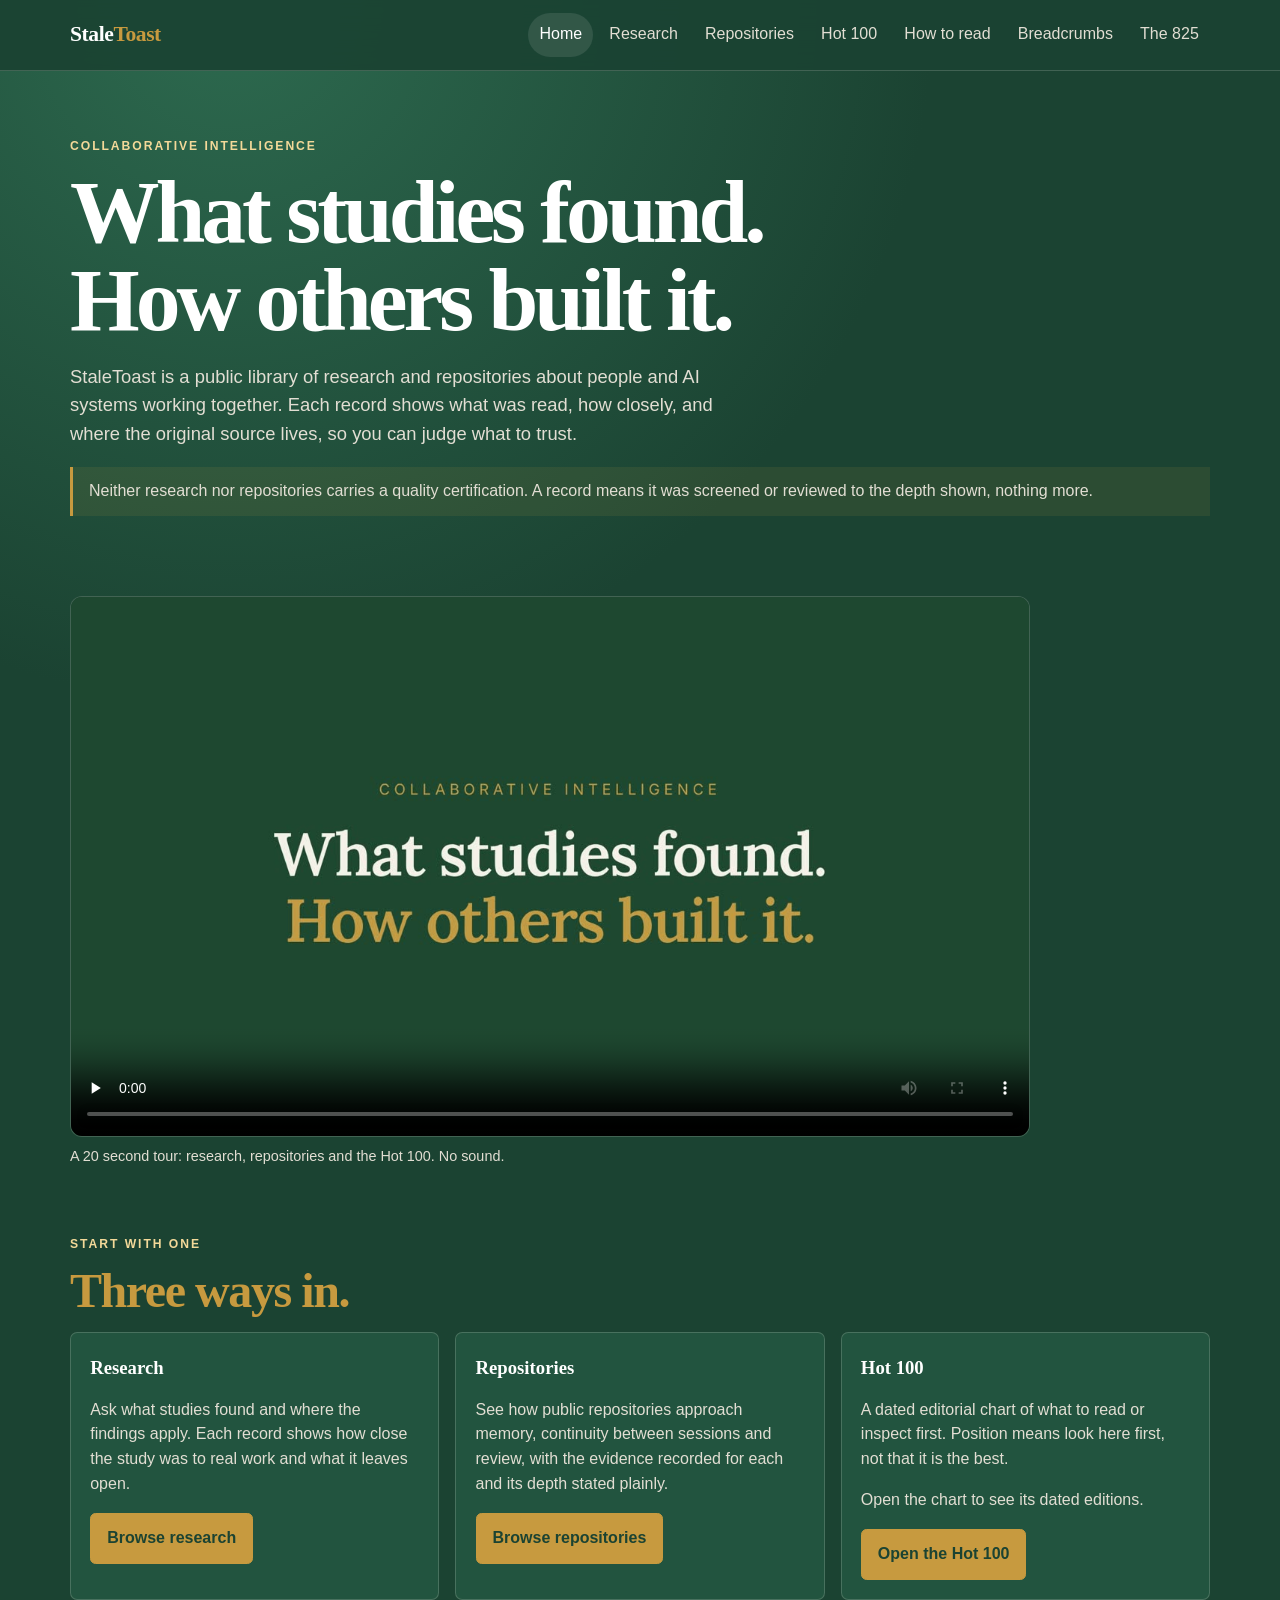
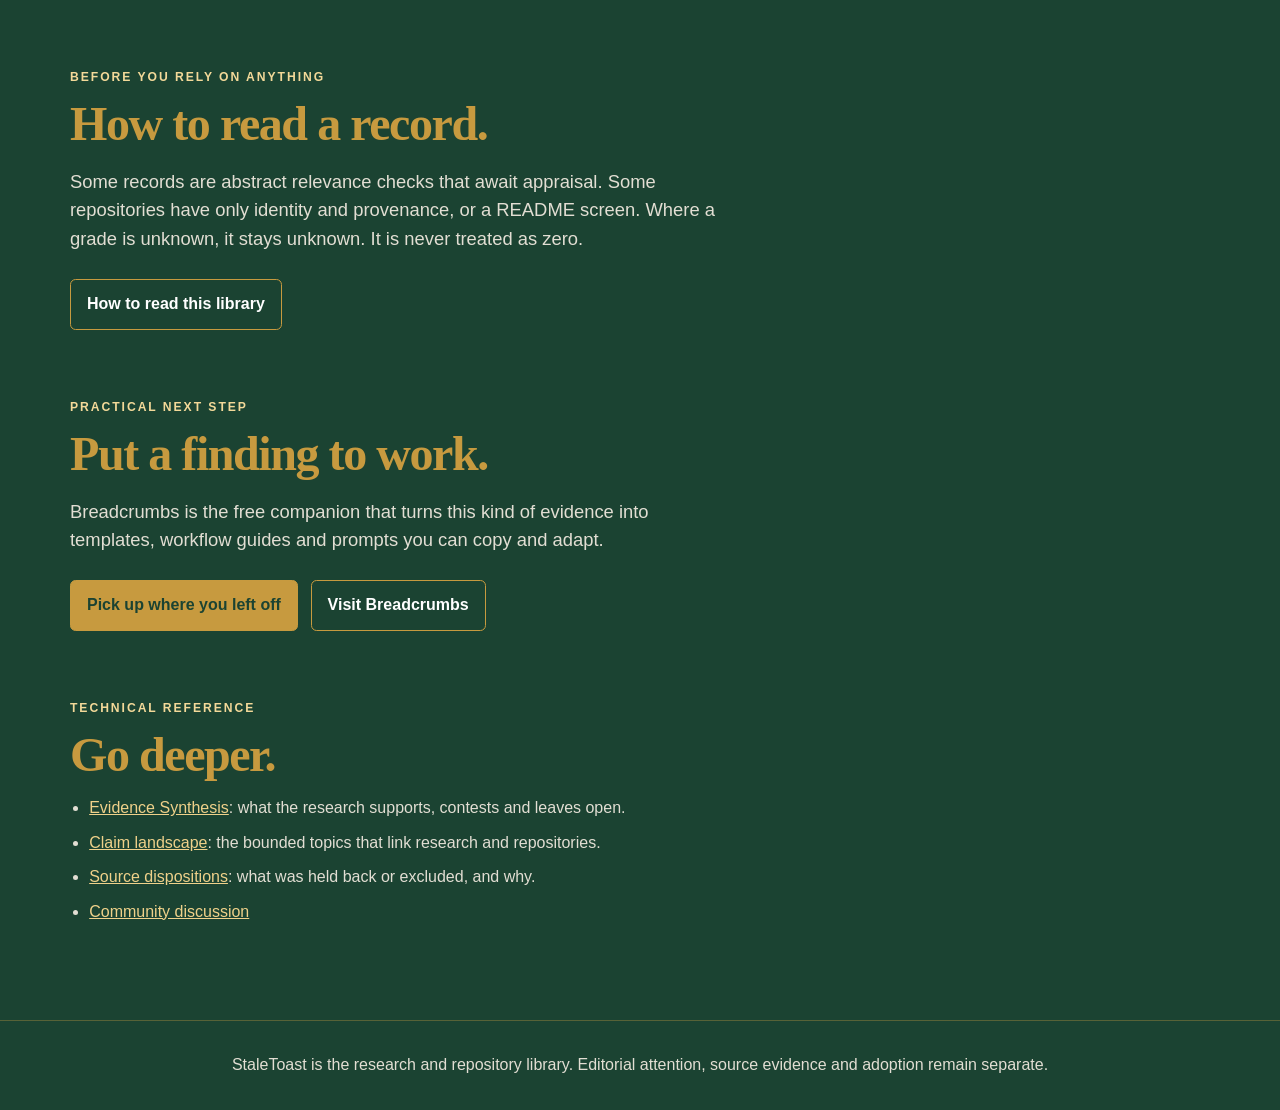
==== commit 3ff7949a: "feat: add the StaleToast intro clip to the home page Silent 20 second clip under the home hero, with" ====
--- a/site/index.html
+++ b/site/index.html
@@ -1,8 +1,8 @@
 <!doctype html>
-<html lang="en"><head><meta charset="utf-8"><meta name="viewport" content="width=device-width,initial-scale=1"><title>StaleToast | Collaborative intelligence research and repositories</title><meta name="description" content="A public library of collaborative-intelligence research and repositories. Find what studies found and where they apply, see how public repositories approach the same problems, and follow a dated Hot 100. Not a quality certification."><link rel="stylesheet" href="app.css?v=20261103-2"></head>
+<html lang="en"><head><meta charset="utf-8"><meta name="viewport" content="width=device-width,initial-scale=1"><title>StaleToast | Collaborative intelligence research and repositories</title><meta name="description" content="A public library of collaborative-intelligence research and repositories. Find what studies found and where they apply, see how public repositories approach the same problems, and follow a dated Hot 100. Not a quality certification."><link rel="stylesheet" href="app.css?v=20261126-1"></head>
 <body><a class="skip" href="#main">Skip to content</a><header><div class="nav"><a class="brand" href="index.html">Stale<span>Toast</span></a><nav aria-label="Primary"><a aria-current="page" href="index.html">Home</a><a href="research.html">Research</a><a href="repositories.html">Repositories</a><a href="charts.html">Hot 100</a><a href="methodology.html">How to read</a><a href="https://the-825.github.io/breadcrumbs/">Breadcrumbs</a><a href="https://the825.co/">The 825</a></nav></div></header>
 <main id="main">
-  <section class="hero compact"><div><p class="eyebrow">Collaborative intelligence</p><h1>What studies found. How others built it.</h1><p class="lede">StaleToast is a public library of research and repositories about people and AI systems working together. Each record shows what was read, how closely, and where the original source lives, so you can judge what to trust.</p><p class="note">Neither research nor repositories carries a quality certification. A record means it was screened or reviewed to the depth shown, nothing more.</p></div></section>
+  <section class="hero compact"><div><p class="eyebrow">Collaborative intelligence</p><h1>What studies found. How others built it.</h1><p class="lede">StaleToast is a public library of research and repositories about people and AI systems working together. Each record shows what was read, how closely, and where the original source lives, so you can judge what to trust.</p><p class="note">Neither research nor repositories carries a quality certification. A record means it was screened or reviewed to the depth shown, nothing more.</p></div><figure class="clip"><video controls preload="none" playsinline width="1920" height="1080" poster="media/staletoast-intro-poster.jpg" aria-describedby="clip-caption"><source src="media/staletoast-intro.mp4" type="video/mp4"></video><figcaption id="clip-caption">A 20 second tour: research, repositories and the Hot 100. No sound.</figcaption></figure></section>
   <section class="section" aria-labelledby="entry-title"><p class="eyebrow">Start with one</p><h2 id="entry-title">Three ways in.</h2>
     <div class="grid">
       <article class="card"><h3>Research</h3><p>Ask what studies found and where the findings apply. Each record shows how close the study was to real work and what it leaves open.</p><a class="button" href="research.html">Browse research</a></article>
--- a/site/app.css
+++ b/site/app.css
@@ -199,3 +199,7 @@
 }
 
 @media (prefers-reduced-motion: reduce) { html { scroll-behavior: auto; } }
+
+.clip { margin: 1.5rem 0 0; max-width: 960px; }
+.clip video { display: block; width: 100%; height: auto; border-radius: 12px; border: 1px solid var(--line); background: var(--forest); }
+.clip figcaption { color: var(--muted); font-size: .9rem; margin-top: .5rem; }
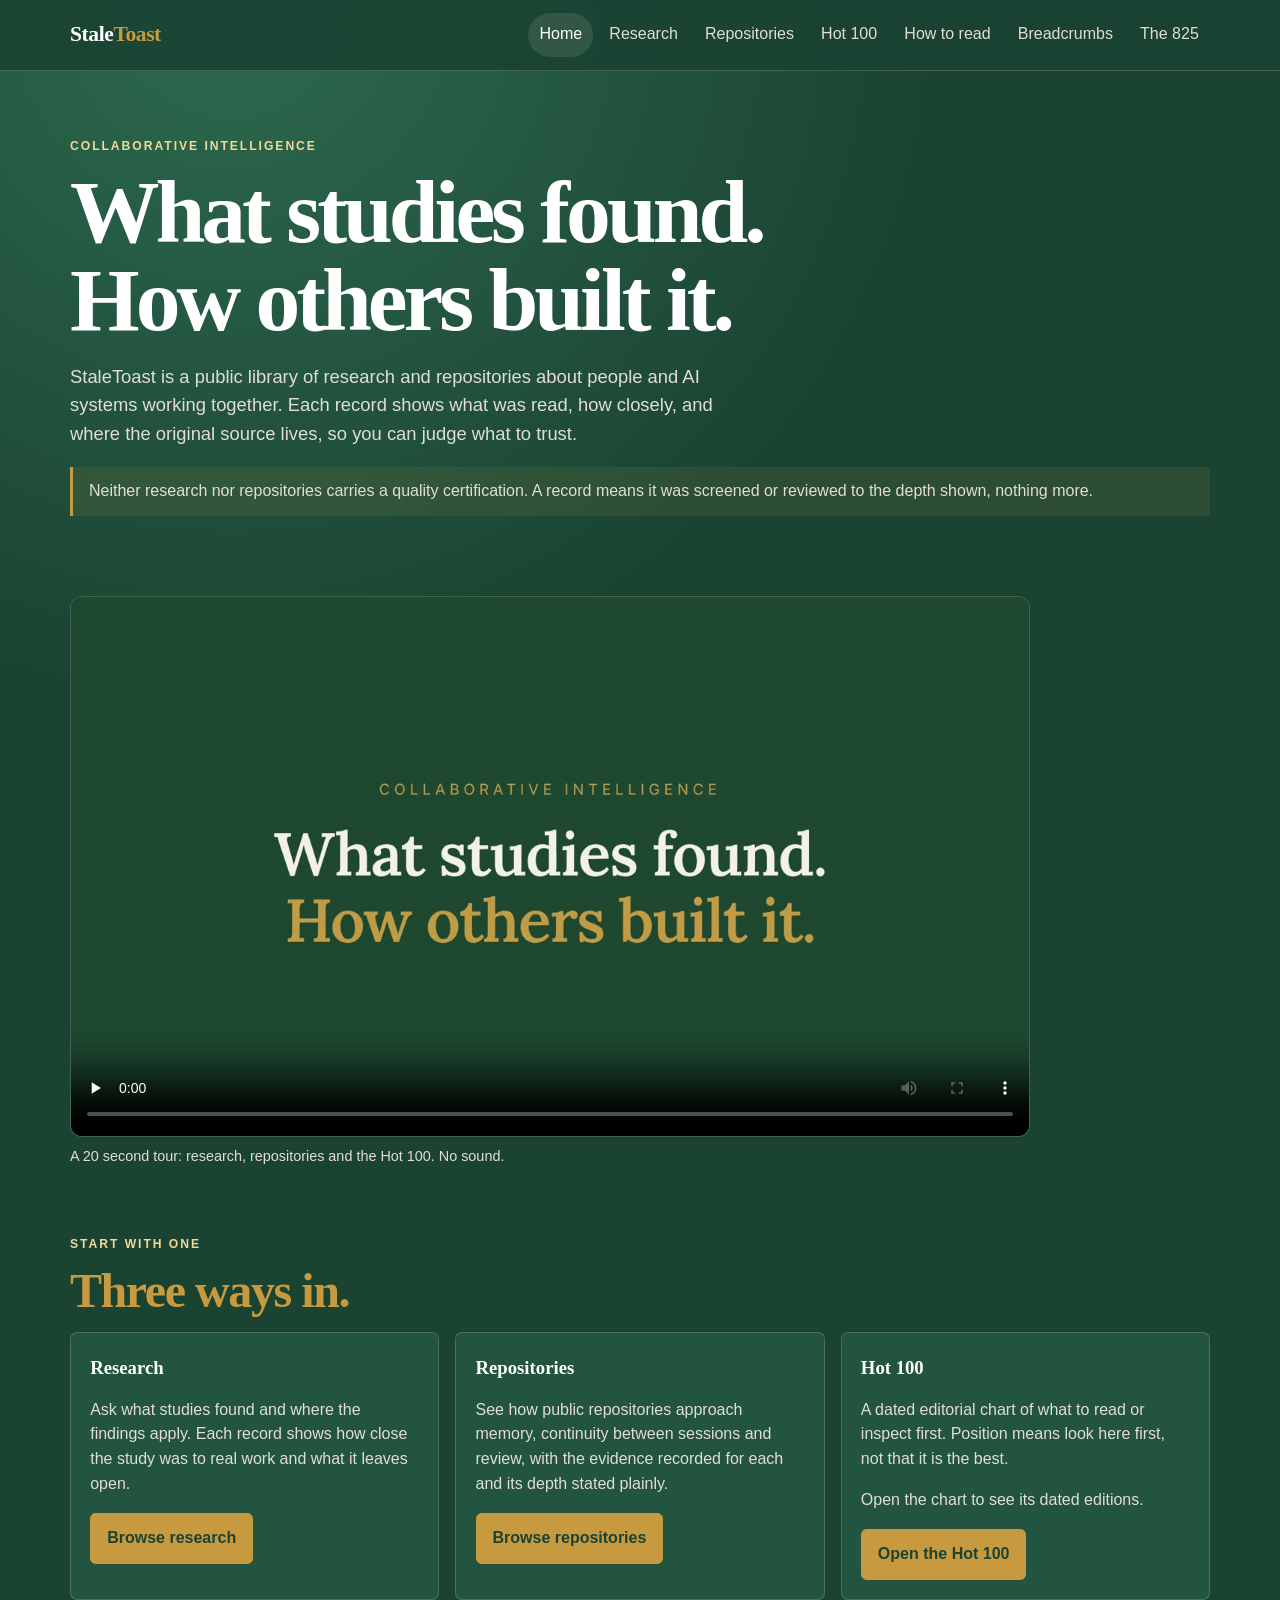
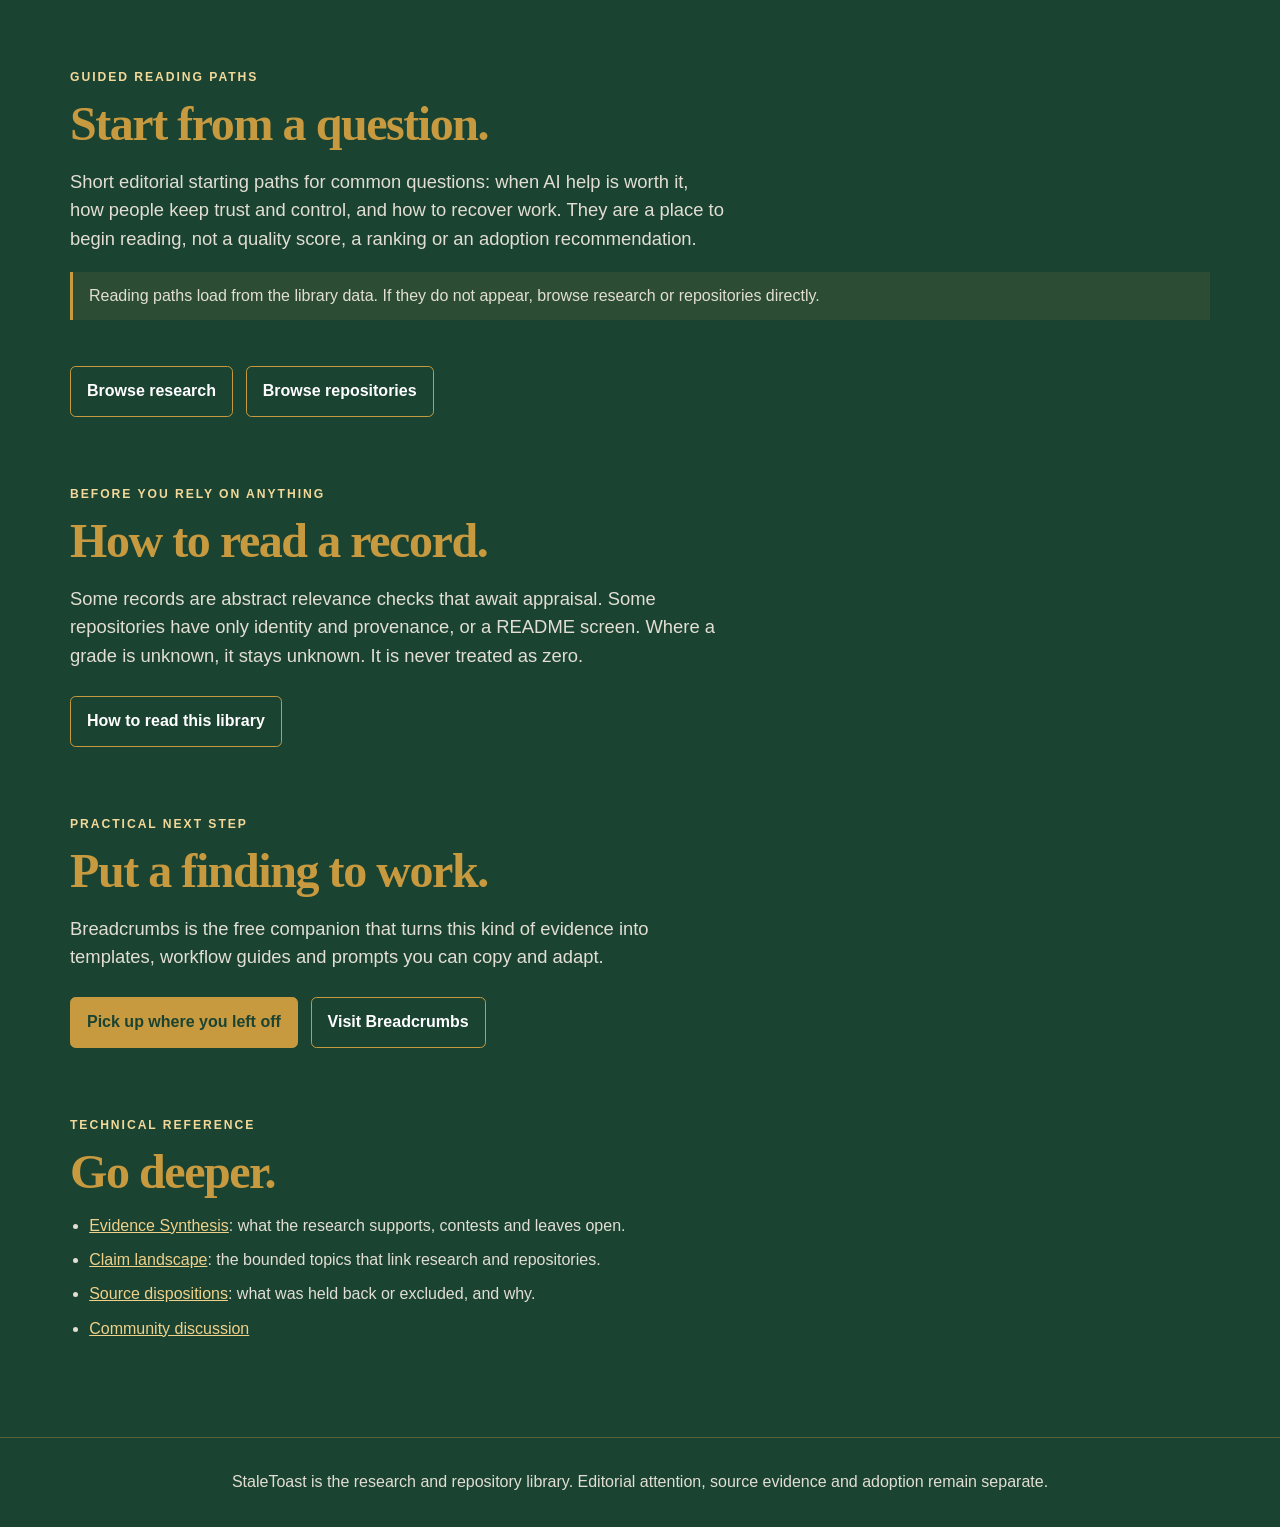
==== commit c722f264: "feat: add home reading paths, claim/scope deep links, and intake checks" ====
--- a/site/index.html
+++ b/site/index.html
@@ -1,5 +1,5 @@
 <!doctype html>
-<html lang="en"><head><meta charset="utf-8"><meta name="viewport" content="width=device-width,initial-scale=1"><title>StaleToast | Collaborative intelligence research and repositories</title><meta name="description" content="A public library of collaborative-intelligence research and repositories. Find what studies found and where they apply, see how public repositories approach the same problems, and follow a dated Hot 100. Not a quality certification."><link rel="stylesheet" href="app.css?v=20261126-1"></head>
+<html lang="en"><head><meta charset="utf-8"><meta name="viewport" content="width=device-width,initial-scale=1"><title>StaleToast | Collaborative intelligence research and repositories</title><meta name="description" content="A public library of collaborative-intelligence research and repositories. Find what studies found and where they apply, see how public repositories approach the same problems, and follow a dated Hot 100. Not a quality certification."><link rel="stylesheet" href="app.css?v=20261128-1"></head>
 <body><a class="skip" href="#main">Skip to content</a><header><div class="nav"><a class="brand" href="index.html">Stale<span>Toast</span></a><nav aria-label="Primary"><a aria-current="page" href="index.html">Home</a><a href="research.html">Research</a><a href="repositories.html">Repositories</a><a href="charts.html">Hot 100</a><a href="methodology.html">How to read</a><a href="https://the-825.github.io/breadcrumbs/">Breadcrumbs</a><a href="https://the825.co/">The 825</a></nav></div></header>
 <main id="main">
   <section class="hero compact"><div><p class="eyebrow">Collaborative intelligence</p><h1>What studies found. How others built it.</h1><p class="lede">StaleToast is a public library of research and repositories about people and AI systems working together. Each record shows what was read, how closely, and where the original source lives, so you can judge what to trust.</p><p class="note">Neither research nor repositories carries a quality certification. A record means it was screened or reviewed to the depth shown, nothing more.</p></div><figure class="clip"><video controls preload="none" playsinline width="1920" height="1080" poster="media/staletoast-intro-poster.jpg" aria-describedby="clip-caption"><source src="media/staletoast-intro.mp4" type="video/mp4"></video><figcaption id="clip-caption">A 20 second tour: research, repositories and the Hot 100. No sound.</figcaption></figure></section>
@@ -10,7 +10,10 @@
       <article class="card"><h3>Hot 100</h3><p>A dated editorial chart of what to read or inspect first. Position means look here first, not that it is the best.</p><p id="edition-date" class="edition-note">Open the chart to see its dated editions.</p><a class="button" href="charts.html">Open the Hot 100</a></article>
     </div>
   </section>
+  <section class="section" aria-labelledby="paths-title"><p class="eyebrow">Guided reading paths</p><h2 id="paths-title">Start from a question.</h2><p class="lede">Short editorial starting paths for common questions: when AI help is worth it, how people keep trust and control, and how to recover work. They are a place to begin reading, not a quality score, a ranking or an adoption recommendation.</p><p id="reading-paths-meta" class="note">Reading paths load from the library data. If they do not appear, browse research or repositories directly.</p>
+    <div id="reading-paths" class="reading-paths-stack"><div class="actions"><a class="button secondary" href="research.html">Browse research</a><a class="button secondary" href="repositories.html">Browse repositories</a></div></div>
+  </section>
   <section class="section" aria-labelledby="read-title"><p class="eyebrow">Before you rely on anything</p><h2 id="read-title">How to read a record.</h2><p class="lede">Some records are abstract relevance checks that await appraisal. Some repositories have only identity and provenance, or a README screen. Where a grade is unknown, it stays unknown. It is never treated as zero.</p><div class="actions"><a class="button secondary" href="methodology.html">How to read this library</a></div></section>
   <section class="section" aria-labelledby="next-title"><p class="eyebrow">Practical next step</p><h2 id="next-title">Put a finding to work.</h2><p class="lede">Breadcrumbs is the free companion that turns this kind of evidence into templates, workflow guides and prompts you can copy and adapt.</p><div class="actions"><a class="button" href="https://the-825.github.io/breadcrumbs/start.html">Pick up where you left off</a><a class="button secondary" href="https://the-825.github.io/breadcrumbs/">Visit Breadcrumbs</a></div></section>
   <section class="section" aria-labelledby="ref-title"><p class="eyebrow">Technical reference</p><h2 id="ref-title">Go deeper.</h2><ul class="plain-list"><li><a href="synthesis.html">Evidence Synthesis</a>: what the research supports, contests and leaves open.</li><li><a href="claims.html">Claim landscape</a>: the bounded topics that link research and repositories.</li><li><a href="https://github.com/The-825/staletoast/blob/main/docs/staletoast-source-dispositions.json">Source dispositions</a>: what was held back or excluded, and why.</li><li><a href="https://github.com/The-825/staletoast/discussions">Community discussion</a></li></ul></section>
-</main><footer>StaleToast is the research and repository library. Editorial attention, source evidence and adoption remain separate.</footer><script src="home.js?v=20261103-2"></script></body></html>
+</main><footer>StaleToast is the research and repository library. Editorial attention, source evidence and adoption remain separate.</footer><script src="home.js?v=20261128-1"></script></body></html>
--- a/site/app.css
+++ b/site/app.css
@@ -203,3 +203,10 @@
 .clip { margin: 1.5rem 0 0; max-width: 960px; }
 .clip video { display: block; width: 100%; height: auto; border-radius: 12px; border: 1px solid var(--line); background: var(--forest); }
 .clip figcaption { color: var(--muted); font-size: .9rem; margin-top: .5rem; }
+.claim-actions { margin: 1rem 0 1.25rem; }
+.pill.depth { background: rgba(45, 106, 79, .55); }
+.unscreened-pill { border-style: dashed; border-color: rgba(243, 217, 153, .75); background: rgba(199, 154, 63, .14); color: var(--gold-text); }
+.scope-component-list { margin: 0 0 .45rem; }
+.scope-note { display: block; color: var(--muted); font-size: .85rem; }
+.reading-paths-stack { display: grid; gap: 1.5rem; margin-top: 1.25rem; }
+#reading-paths .section { padding: 1.5rem 0 0; }
